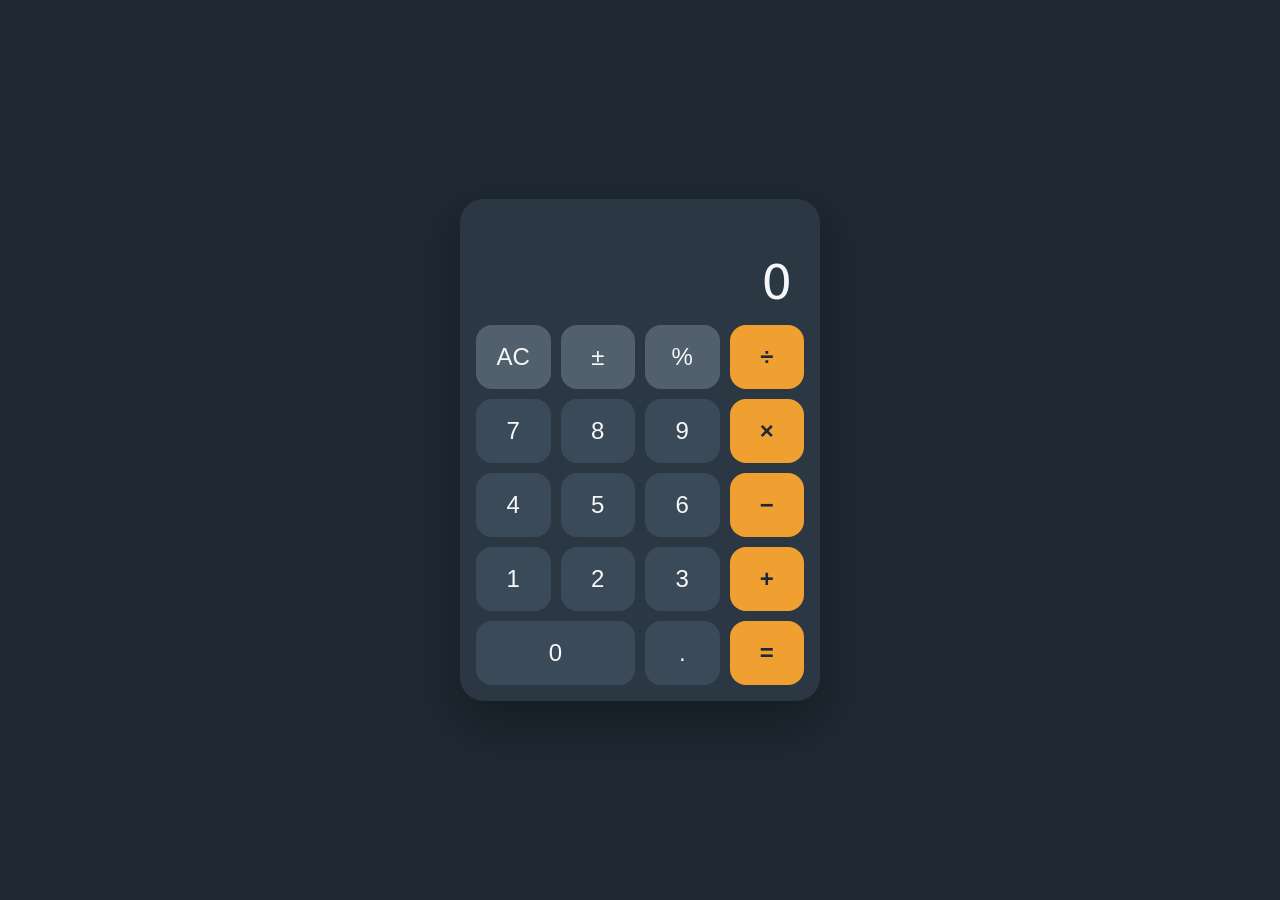
==== index.html @ 6aab2468 "Add files via upload" ====
<!DOCTYPE html>
<html lang="en">
<head>
  <meta charset="UTF-8">
  <meta name="viewport" content="width=device-width, initial-scale=1, viewport-fit=cover">
  <title>Calculator</title>
  <meta name="theme-color" content="#1f2933">
  <link rel="manifest" href="manifest.json">
  <link rel="stylesheet" href="style.css">
</head>
<body>
  <main class="calc" aria-label="Calculator">
    <div class="display">
      <div id="history" class="history" aria-hidden="true"></div>
      <output id="result" class="result" aria-live="polite">0</output>
    </div>
    <div class="keys">
      <button data-action="clear" class="fn">AC</button>
      <button data-action="sign" class="fn">±</button>
      <button data-action="percent" class="fn">%</button>
      <button data-op="÷" class="op">÷</button>

      <button data-num="7">7</button>
      <button data-num="8">8</button>
      <button data-num="9">9</button>
      <button data-op="×" class="op">×</button>

      <button data-num="4">4</button>
      <button data-num="5">5</button>
      <button data-num="6">6</button>
      <button data-op="−" class="op">−</button>

      <button data-num="1">1</button>
      <button data-num="2">2</button>
      <button data-num="3">3</button>
      <button data-op="+" class="op">+</button>

      <button data-num="0" class="zero">0</button>
      <button data-action="dot">.</button>
      <button data-action="equals" class="eq">=</button>
    </div>
    <button id="installBtn" class="install" hidden>Install app</button>
  </main>
  <script src="script.js"></script>
</body>
</html>
---- style.css ----
:root {
  --bg: #1f2933;
  --panel: #2b3743;
  --key: #3b4a58;
  --fn: #52606d;
  --op: #f0a030;
  --text: #f5f7fa;
}
* { box-sizing: border-box; -webkit-tap-highlight-color: transparent; }
html, body { height: 100%; margin: 0; }
body {
  background: var(--bg);
  color: var(--text);
  font-family: system-ui, -apple-system, "Segoe UI", Roboto, sans-serif;
  display: flex;
  align-items: center;
  justify-content: center;
  padding: env(safe-area-inset-top) 12px env(safe-area-inset-bottom);
}
.calc {
  width: 100%;
  max-width: 360px;
  background: var(--panel);
  border-radius: 24px;
  padding: 16px;
  box-shadow: 0 20px 50px rgba(0, 0, 0, .35);
}
.display {
  min-height: 110px;
  padding: 8px 12px 16px;
  text-align: right;
  display: flex;
  flex-direction: column;
  justify-content: flex-end;
  overflow: hidden;
}
.history { min-height: 22px; font-size: 1rem; color: #9aa5b1; }
.result { font-size: 3rem; font-weight: 300; line-height: 1.1; word-break: break-all; }
.keys { display: grid; grid-template-columns: repeat(4, 1fr); gap: 10px; }
.keys button {
  height: 64px;
  border: 0;
  border-radius: 16px;
  background: var(--key);
  color: var(--text);
  font-size: 1.5rem;
  cursor: pointer;
  transition: transform .08s, filter .15s;
}
.keys button:active { transform: scale(.95); }
.keys button:hover { filter: brightness(1.15); }
.keys button:focus-visible, .install:focus-visible { outline: 3px solid #7cc4fa; outline-offset: 2px; }
.keys .fn { background: var(--fn); }
.keys .op { background: var(--op); color: #1f2933; font-weight: 600; }
.keys .op.active { background: #fff; }
.keys .eq { background: var(--op); color: #1f2933; font-weight: 600; }
.keys .zero { grid-column: span 2; }
.install {
  display: block;
  width: 100%;
  margin-top: 12px;
  padding: 12px;
  border: 1px solid var(--fn);
  border-radius: 14px;
  background: transparent;
  color: var(--text);
  font-size: 1rem;
  cursor: pointer;
}
.install[hidden] { display: none; }
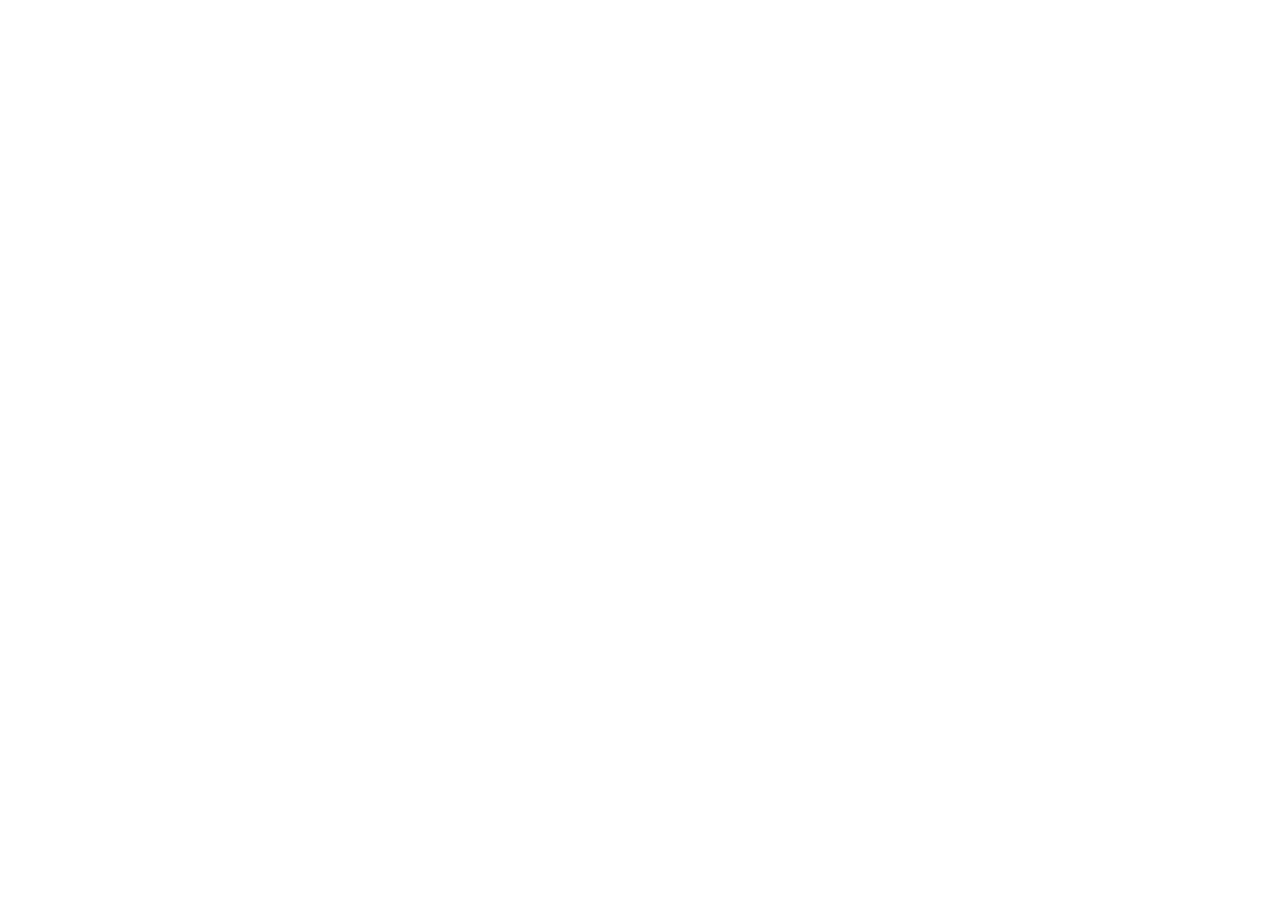
==== commit 9cd193db: "Update index.html" ====
--- a/index.html
+++ b/index.html
@@ -3,7 +3,7 @@
 <head>
   <meta charset="UTF-8">
   <meta name="viewport" content="width=device-width, initial-scale=1, viewport-fit=cover">
-  <title>Calculator</title>
+  <title>sumanth/title>
   <meta name="theme-color" content="#1f2933">
   <link rel="manifest" href="manifest.json">
   <link rel="stylesheet" href="style.css">
